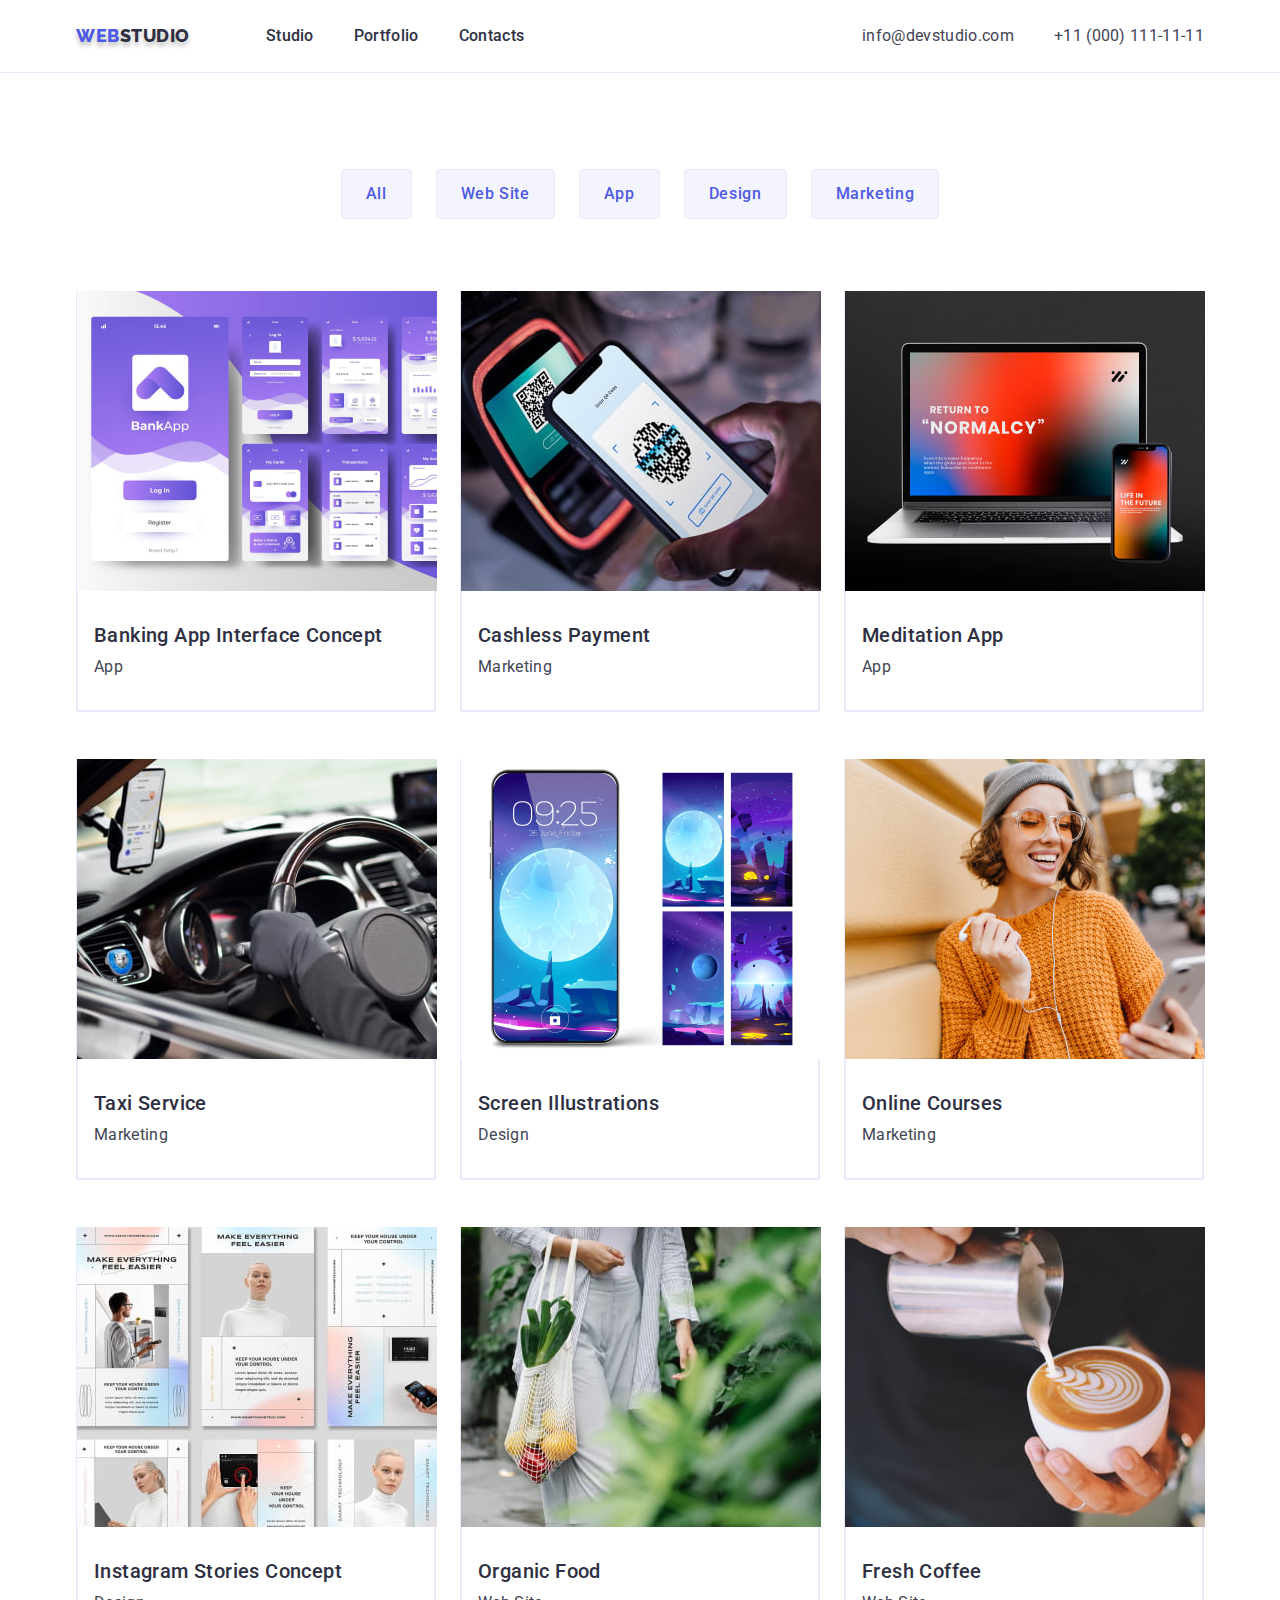
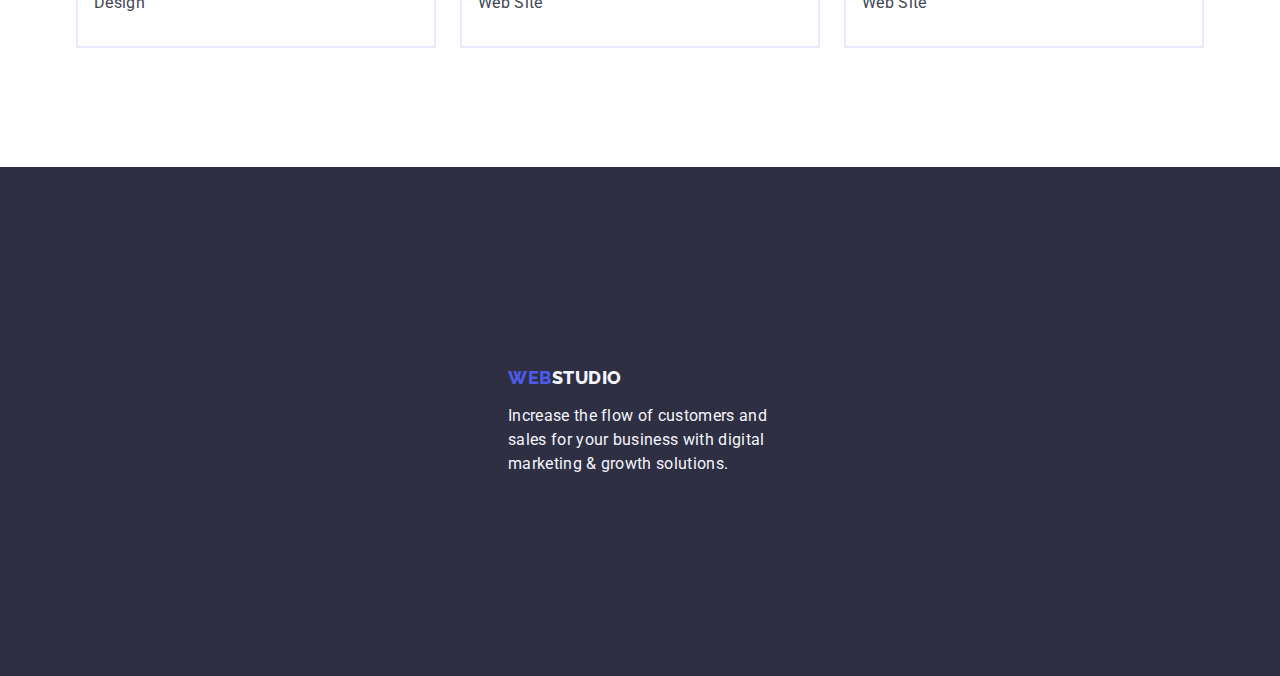
==== portfolio.html @ 3f6c98c0 "Initial commit" ====
<!DOCTYPE html>
<html lang="en">
  <head>
    <meta charset="UTF-8" />
    <meta http-equiv="X-UA-Compatible" content="IE=edge" />
    <meta name="viewport" content="width=device-width, initial-scale=1.0" />
    <title>Portfolio</title>
    <link rel="preconnect" href="https://fonts.googleapis.com" />
    <link rel="preconnect" href="https://fonts.gstatic.com" crossorigin />
    <link
      href="https://fonts.googleapis.com/css2?family=Raleway:wght@800&family=Roboto:wght@400;500;700&display=swap"
      rel="stylesheet"
    />
    <link
      rel="stylesheet"
      href="https://cdnjs.cloudflare.com/ajax/libs/modern-normalize/1.0.0/modern-normalize.min.css"
    />
    <link rel="stylesheet" href="./css/style.css" />
  </head>
  <body>
    <header class="header">
      <!-- Navigation -->
      <div class="header-container container">
        <nav class="nav-flex">
          <a href="./index.html" class="logo link"
            >Web<span class="logo-studio">Studio</span></a
          >
          <ul class="list nav-list">
            <li>
              <a class="nav-link link" href="./index.html">Studio</a>
            </li>
            <li>
              <a class="nav-link link" href="./portfolio.html">Portfolio</a>
            </li>
            <li>
              <a class="nav-link link" href="">Contacts</a>
            </li>
          </ul>
        </nav>
        <address class="address">
          <ul class="list address-list">
            <li>
              <a class="address-item link" href="mailto:info@devstudio.com"
                >info@devstudio.com</a
              >
            </li>
            <li>
              <a class="address-item link" href="tel:+110001111111"
                >+11 (000) 111-11-11</a
              >
            </li>
          </ul>
        </address>
      </div>
    </header>
    <main>
      <!-- Projects -->
      <section class="position-section">
        <div class="portfolio-container container">
          <h1 hidden>Our projects</h1>
          <ul class="btn-list list">
            <li>
              <button class="filter-btn btn" type="button">All</button>
            </li>
            <li>
              <button class="filter-btn btn" type="button">Web Site</button>
            </li>
            <li>
              <button class="filter-btn btn" type="button">App</button>
            </li>
            <li>
              <button class="filter-btn btn" type="button">Design</button>
            </li>
            <li>
              <button class="filter-btn btn" type="button">Marketing</button>
            </li>
          </ul>
          <ul class="project-list list">
            <li class="list project-block">
              <a href="" class="link">
                <img
                  src="./images/portfolio/banking.jpg"
                  alt="Banking App Interface Concept"
                  width="360"
                  height="300"
                />
                <div class="project-content">
                  <h2 class="project-titles">Banking App Interface Concept</h2>
                  <p class="project-category">App</p>
                </div>
              </a>
            </li>
            <li class="list project-block">
              <a href="" class="link">
                <img
                  src="./images/portfolio/payment.jpg"
                  alt="Cashless Payment"
                  width="360"
                  height="300"
                />
                <div class="project-content">
                  <h2 class="project-titles">Cashless Payment</h2>
                  <p class="project-category">Marketing</p>
                </div>
              </a>
            </li>
            <li class="list project-block">
              <a href="" class="link">
                <img
                  src="./images/portfolio/app.jpg"
                  alt="Meditation App"
                  width="360"
                  height="300"
                />
                <div class="project-content">
                  <h2 class="project-titles">Meditation App</h2>
                  <p class="project-category">App</p>
                </div>
              </a>
            </li>
            <li class="list project-block">
              <a href="" class="link">
                <img
                  src="./images/portfolio/taxi.jpg"
                  alt="Taxi Service"
                  width="360"
                  height="300"
                />
                <div class="project-content">
                  <h2 class="project-titles">Taxi Service</h2>
                  <p class="project-category">Marketing</p>
                </div>
              </a>
            </li>
            <li class="list project-block">
              <a href="" class="link">
                <img
                  src="./images/portfolio/screen.jpg"
                  alt="Screen Illustrations"
                  width="360"
                  height="300"
                />
                <div class="project-content">
                  <h2 class="project-titles">Screen Illustrations</h2>
                  <p class="project-category">Design</p>
                </div>
              </a>
            </li>
            <li class="list project-block">
              <a href="" class="link">
                <img
                  src="./images/portfolio/courses.jpg"
                  alt="Online Courses"
                  width="360"
                  height="300"
                />
                <div class="project-content">
                  <h2 class="project-titles">Online Courses</h2>
                  <p class="project-category">Marketing</p>
                </div>
              </a>
            </li>
            <li class="list project-block">
              <a href="" class="link">
                <img
                  src="./images/portfolio/instagram.jpg"
                  alt="Instagram Stories Concept"
                  width="360"
                  height="300"
                />
                <div class="project-content">
                  <h2 class="project-titles">Instagram Stories Concept</h2>
                  <p class="project-category">Design</p>
                </div>
              </a>
            </li>
            <li class="list project-block">
              <a href="" class="link">
                <img
                  src="./images/portfolio/organic.jpg"
                  alt="Organic Food"
                  width="360"
                  height="300"
                />
                <div class="project-content">
                  <h2 class="project-titles">Organic Food</h2>
                  <p class="project-category">Web Site</p>
                </div>
              </a>
            </li>
            <li class="list project-block">
              <a href="" class="link">
                <img
                  src="./images/portfolio/coffe.jpg"
                  alt="Fresh Coffee"
                  width="360"
                  height="300"
                />
                <div class="project-content">
                  <h2 class="project-titles">Fresh Coffee</h2>
                  <p class="project-category">Web Site</p>
                </div>
              </a>
            </li>
          </ul>
        </div>
      </section>
    </main>
    <footer class="footer">
      <div class="footer-container container">
        <a href="./index.html" class="logo link"
          >Web<span class="logo-studio">Studio</span></a
        >
        <p class="footer-text">
          Increase the flow of customers and sales for your business with
          digital marketing & growth solutions.
        </p>
      </div>
    </footer>
  </body>
</html>
---- css/style.css ----
:root {
  /* Fonts */
  --logo-font: Raleway, sans-serif;
  /* Colors */
  --logo-web-color: #4d5ae5;
  --logo-studio-dark-color: #2e2f42;
  --logo-studio-light-color: #f4f4fd;
  --nav-item-color: #2e2f42;
  --address-color: #434455;
  --hero-bg-color: #2e2f42;
  --light-bg-color: #f4f4fd;
  --dark-bg-color: #2e2f42;
  --hero-title-color: #fff;
  --btn-color: #4d5ae5;
  --hover-color: #404bbf;
  --main-text-light-color: #f4f4fd;
  --title-dark-color: #2e2f42;
  --main-text-dark-color: #434455;
}
/* General */
.list {
  list-style: none;
}
body {
  font-family: Roboto, sans-serif;
  letter-spacing: 0.02em;
  color: var(--main-text-dark-color);
  background-color: #fff;
}
.section-title {
  color: var(--title-dark-color);
  font-size: 36px;
  line-height: 1.11;
  font-weight: 700;
  text-transform: capitalize;
  text-align: center;
  letter-spacing: 0.02em;
  margin-bottom: 72px;
}
.btn {
  cursor: pointer;
}
.link {
  text-decoration: none;
}

.container {
  width: 1158px;
  padding: 0 15px;
  margin: 0 auto;
}
ul,
p,
h1,
h2,
h3 {
  margin: 0;
  padding: 0;
}
img {
  display: block;
}

/* Header */
.header {
  border-bottom: 1px solid #e7e9fc;
}

.header-container {
  display: flex;
  align-items: center;
}
.logo {
  font-family: var(--logo-font);
  text-transform: uppercase;
  font-size: 18px;
  font-weight: 800;
  letter-spacing: 0.03em;
  color: var(--logo-web-color);
  text-shadow: 0px 4px 4px rgba(0, 0, 0, 0.25);
  line-height: 1.17;
  margin-right: 76px;
}
.logo-studio {
  color: var(--logo-studio-dark-color);
}
.nav-flex {
  display: flex;
  align-items: center;
  margin-right: auto;
}
.nav-list {
  display: flex;
  align-items: center;
  gap: 40px;
}
.address-list {
  display: flex;
  align-items: center;
  gap: 40px;
}

.nav-link {
  display: block;
  color: var(--nav-item-color);
  font-weight: 500;
  line-height: 1.5;
  padding: 24px 0;
}
.nav-link:hover,
.nav-link:focus {
  color: var(--hover-color);
}
.address {
  display: flex;

  font-style: normal;
}
.address-item {
  color: var(--address-color);
  line-height: 1.5;
  padding: 15px 0;
}
.address-item:hover,
.address-item:focus {
  color: var(--hover-color);
}
/* Hero */
.hero-section {
  background-color: var(--hero-bg-color);
  padding: 188px 0;
}

.hero-title {
  display: block;
  margin: 0 auto;
  font-size: 56px;
  font-weight: 700;
  line-height: 1.07;
  color: var(--hero-title-color);
  text-align: center;
  letter-spacing: 0.02em;
  max-width: 496px;
}
.order-btn {
  display: block;
  background-color: var(--btn-color);
  box-shadow: 0px 4px 4px rgba(0, 0, 0, 0.15);
  font-family: inherit;
  font-weight: 500;
  letter-spacing: 0.04em;
  color: #fff;
  border-radius: 4px;
  padding: 16px 32px;
  gap: 10px;
  border: 0;
  font-size: 16px;
  line-height: 1.5;
  margin: 48px auto;
  min-width: 169px;
}
.order-btn:hover,
.order-btn:focus {
  background-color: var(--hover-color);
}
/* Our advantages */
.advantages-section {
  padding-top: 120px;
  padding-bottom: 120px;
}
.advantages-list {
  display: flex;
  justify-content: space-between;
  gap: 24px;
}
.advantages-item {
  width: 264px;
}

.advantages-titles {
  font-size: 20px;
  font-weight: 500;
  color: var(--title-dark-color);
  line-height: 1.2;
  letter-spacing: 0.02em;
  margin-bottom: 8px;
}
.adventages-descr {
  font-size: 16px;
  color: var(--main-text-dark-color);
  line-height: 1.5;
  letter-spacing: 0.02em;
}
/* What are we doing */
.card-photo-section {
  padding-bottom: 120px;
}
.card-photo-list {
  display: flex;
  justify-content: space-between;
  gap: 24px;
}
.card-photo {
  flex-basis: calc((100%-48px) / 3);
}
/* Our Team */
.team-section {
  background-color: var(--light-bg-color);
  padding-top: 120px;
  padding-bottom: 120px;
}

.team-list {
  display: flex;
  justify-content: space-between;
  gap: 24px;
}
.person-div {
  background-color: #fff;
  width: 264px;
  box-shadow: 0px 1px 6px rgba(46, 47, 66, 0.08),
    0px 1px 1px rgba(46, 47, 66, 0.16), 0px 2px 1px rgba(46, 47, 66, 0.08);
  border-radius: 0px 0px 4px 4px;
}
.employees-content {
  padding: 32px 16px;
}
.employees {
  font-size: 20px;
  line-height: 1.2;
  font-weight: 500;
  color: var(--title-dark-color);
  text-align: center;
  letter-spacing: 0.02em;
  margin-bottom: 8px;
}
.position {
  line-height: 1.5;
  text-align: center;
}
/* Footer */
.footer {
  background-color: var(--dark-bg-color);
  padding-top: 100px;
  padding-bottom: 100px;
}

.footer-container {
  padding: 100px 0;
  width: 264px;
  text-align: left;
}
.footer-container > .logo {
  display: inline-block;
  text-shadow: none;
  margin-bottom: 16px;
}
.footer .logo-studio {
  color: var(--main-text-light-color);
}
.footer-text {
  color: var(--logo-studio-light-color);
  line-height: 1.5;
  max-width: 264px;
}

/* Portfolio */
.position-section {
  padding: 96px 0 120px;
}
.btn-list {
  display: flex;
  justify-content: center;
  gap: 24px;
  margin-bottom: 72px;
}

.filter-btn {
  font-family: inherit;
  background-color: var(--light-bg-color);
  border: 1px solid #e7e9fc;
  border-radius: 4px;
  color: var(--btn-color);
  letter-spacing: 0.04em;
  text-align: center;
  font-weight: 500;
  padding: 12px 24px;
  font-size: 16px;
  line-height: 1.5;
}
.filter-btn:hover,
.filter-btn:focus {
  border: 1px solid transparent;
  background-color: var(--hover-color);
  color: #fff;
  box-shadow: 0px 3px 1px rgba(0, 0, 0, 0.1), 0px 2px 1px rgba(0, 0, 0, 0.08),
    0px 2px 2px rgba(0, 0, 0, 0.12);
}
.project-list {
  display: flex;
  flex-wrap: wrap;
  flex-basis: calc((100%-2) / 2);
  row-gap: 48px;
  column-gap: 24px;
}
.project-content {
  border: 1px solid #e7e9fc;
  border-top: none;
  padding: 32px 16px;
}
.project-titles {
  font-weight: 500;
  font-size: 20px;
  color: var(--title-dark-color);
  line-height: 1.2;
  letter-spacing: 0.02em;
  margin-bottom: 8px;
}
.project-category {
  line-height: 1.5;
  color: var(--main-text-dark-color);
}
.project-block {
  border: 1px solid #e7e9fc;
  border-top: none;
  width: 360px;
  height: 420px;
}
.card-content {
  padding: 0px 16px;
  gap: 8px;
}
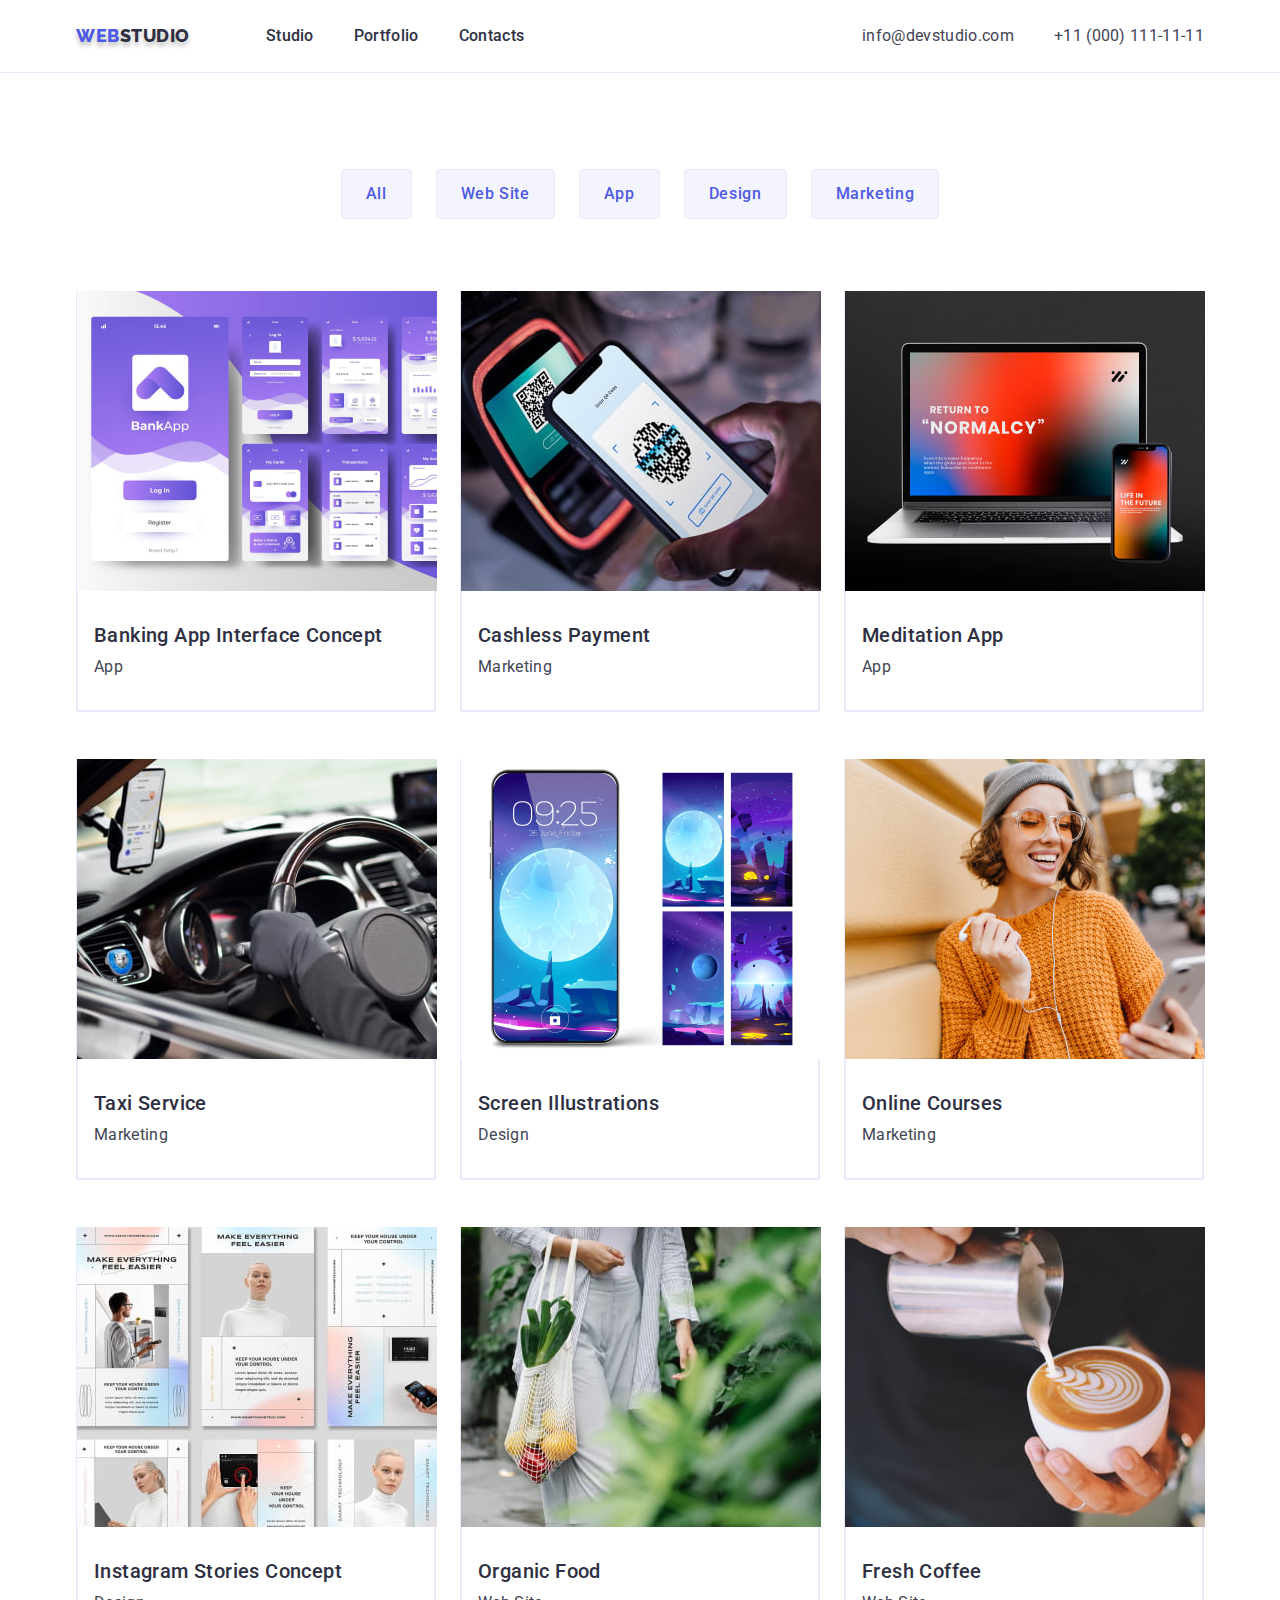
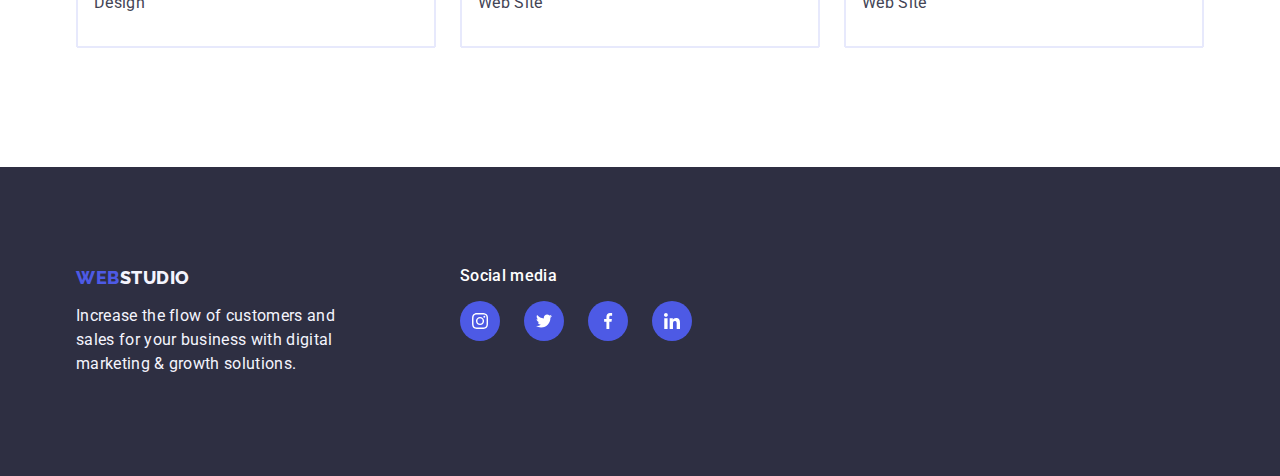
==== commit de988995: "add svg" ====
--- a/portfolio.html
+++ b/portfolio.html
@@ -208,13 +208,73 @@
     </main>
     <footer class="footer">
       <div class="footer-container container">
-        <a href="./index.html" class="logo link"
-          >Web<span class="logo-studio">Studio</span></a
-        >
-        <p class="footer-text">
-          Increase the flow of customers and sales for your business with
-          digital marketing & growth solutions.
-        </p>
+        <div class="footer-content">
+          <a href="./index.html" class="logo link"
+            >Web<span class="logo-studio">Studio</span></a
+          >
+          <p class="footer-text">
+            Increase the flow of customers and sales for your business with
+            digital marketing & growth solutions.
+          </p>
+        </div>
+        <div>
+          <p class="contact-text">Social media</p>
+
+          <ul class="social-list list">
+            <li>
+              <a
+                href=""
+                class="social-link link"
+                target="_blank"
+                rel="noopener noreferrer"
+                aria-label="Instagram link"
+              >
+                <svg class="social-icon" width="16" height="16">
+                  <use href="./images/icons.svg#instagram"></use>
+                </svg>
+              </a>
+            </li>
+            <li>
+              <a
+                href=""
+                class="social-link link"
+                target="_blank"
+                rel="noopener noreferrer"
+                aria-label="Twitter link"
+              >
+                <svg class="social-icon" width="16" height="16">
+                  <use href="./images/icons.svg#twitter"></use>
+                </svg>
+              </a>
+            </li>
+            <li>
+              <a
+                href=""
+                class="social-link link"
+                target="_blank"
+                rel="noopener noreferrer"
+                aria-label="Facebook link"
+              >
+                <svg class="social-icon" width="16" height="16">
+                  <use href="./images/icons.svg#facebook"></use>
+                </svg>
+              </a>
+            </li>
+            <li>
+              <a
+                href=""
+                class="social-link link"
+                target="_blank"
+                rel="noopener noreferrer"
+                aria-label="Linkedin link"
+              >
+                <svg class="social-icon" width="16" height="16">
+                  <use href="./images/icons.svg#linkedin"></use>
+                </svg>
+              </a>
+            </li>
+          </ul>
+        </div>
       </div>
     </footer>
   </body>
--- a/css/style.css
+++ b/css/style.css
@@ -16,6 +16,8 @@
   --main-text-light-color: #f4f4fd;
   --title-dark-color: #2e2f42;
   --main-text-dark-color: #434455;
+  --footer-hover: #31d0aa;
+  --card-company: #8e8f99;
 }
 /* General */
 .list {
@@ -127,6 +129,17 @@
 }
 /* Hero */
 .hero-section {
+  background-image: linear-gradient(
+      rgba(46, 47, 66, 0.7),
+      rgba(46, 47, 66, 0.7)
+    ),
+    url(../images/main-page/hero-bgr.jpg);
+  background-repeat: no-repeat;
+  background-position: center;
+  max-width: 1440px;
+  margin-left: auto;
+  margin-right: auto;
+  background-size: cover;
   background-color: var(--hero-bg-color);
   padding: 188px 0;
 }
@@ -141,6 +154,7 @@
   text-align: center;
   letter-spacing: 0.02em;
   max-width: 496px;
+  margin-bottom: 48px;
 }
 .order-btn {
   display: block;
@@ -156,7 +170,7 @@
   border: 0;
   font-size: 16px;
   line-height: 1.5;
-  margin: 48px auto;
+  margin: 0 auto;
   min-width: 169px;
 }
 .order-btn:hover,
@@ -167,6 +181,18 @@
 .advantages-section {
   padding-top: 120px;
   padding-bottom: 120px;
+}
+.advantages-icon-box {
+  width: 264px;
+  padding-top: 32px;
+  padding-bottom: 32px;
+  background: #f4f4fd;
+  border-radius: 4px;
+  margin-bottom: 8px;
+}
+.advantages-icon {
+  display: block;
+  margin: auto;
 }
 .advantages-list {
   display: flex;
@@ -237,20 +263,74 @@
 .position {
   line-height: 1.5;
   text-align: center;
+  margin-bottom: 8px;
+}
+.social-list {
+  display: flex;
+  gap: 24px;
+}
+.social-link {
+  display: flex;
+  align-items: center;
+  justify-content: center;
+  width: 40px;
+  height: 40px;
+  border-radius: 50%;
+  background-color: var(--btn-color);
+  color: #fff;
+}
+.social-link:hover,
+.social-link:focus {
+  background-color: var(--hover-color);
+}
+.social-icon {
+  fill: currentColor;
+}
+/* Customers */
+.customers-section {
+  padding-top: 120px;
+  padding-bottom: 120px;
+}
+.customers-list {
+  display: flex;
+  justify-content: space-between;
+}
+.customer-card {
+  width: 168px;
+}
+.customer-link {
+  padding: 16px 0 16px;
+  display: block;
+  color: var(--card-company);
+  border: 1px solid currentColor;
+  border-radius: 4px;
+}
+.customer-link:hover {
+  color: var(--hover-color);
+  border: 1px solid currentColor;
+}
+.customer-icon {
+  display: block;
+  margin: auto;
+  width: 104px;
+  height: 56px;
+  fill: currentColor;
 }
 /* Footer */
 .footer {
   background-color: var(--dark-bg-color);
   padding-top: 100px;
   padding-bottom: 100px;
-}
-
+  display: flex;
+}
 .footer-container {
-  padding: 100px 0;
-  width: 264px;
-  text-align: left;
-}
-.footer-container > .logo {
+  display: flex;
+}
+.footer-content {
+  margin-right: 120px;
+}
+
+.footer-container .logo {
   display: inline-block;
   text-shadow: none;
   margin-bottom: 16px;
@@ -258,10 +338,20 @@
 .footer .logo-studio {
   color: var(--main-text-light-color);
 }
+.footer .social-link:hover,
+.footer .social-link:focus {
+  background-color: var(--footer-hover);
+}
 .footer-text {
   color: var(--logo-studio-light-color);
   line-height: 1.5;
   max-width: 264px;
+}
+.contact-text {
+  font-weight: 500;
+  letter-spacing: 0.02em;
+  color: #fff;
+  margin-bottom: 16px;
 }
 
 /* Portfolio */
@@ -326,6 +416,11 @@
   width: 360px;
   height: 420px;
 }
+.project-block:hover,
+.project-block:focus {
+  box-shadow: 0px 1px 6px rgba(46, 47, 66, 0.08),
+    0px 1px 1px rgba(46, 47, 66, 0.16), 0px 2px 1px rgba(46, 47, 66, 0.08);
+}
 .card-content {
   padding: 0px 16px;
   gap: 8px;
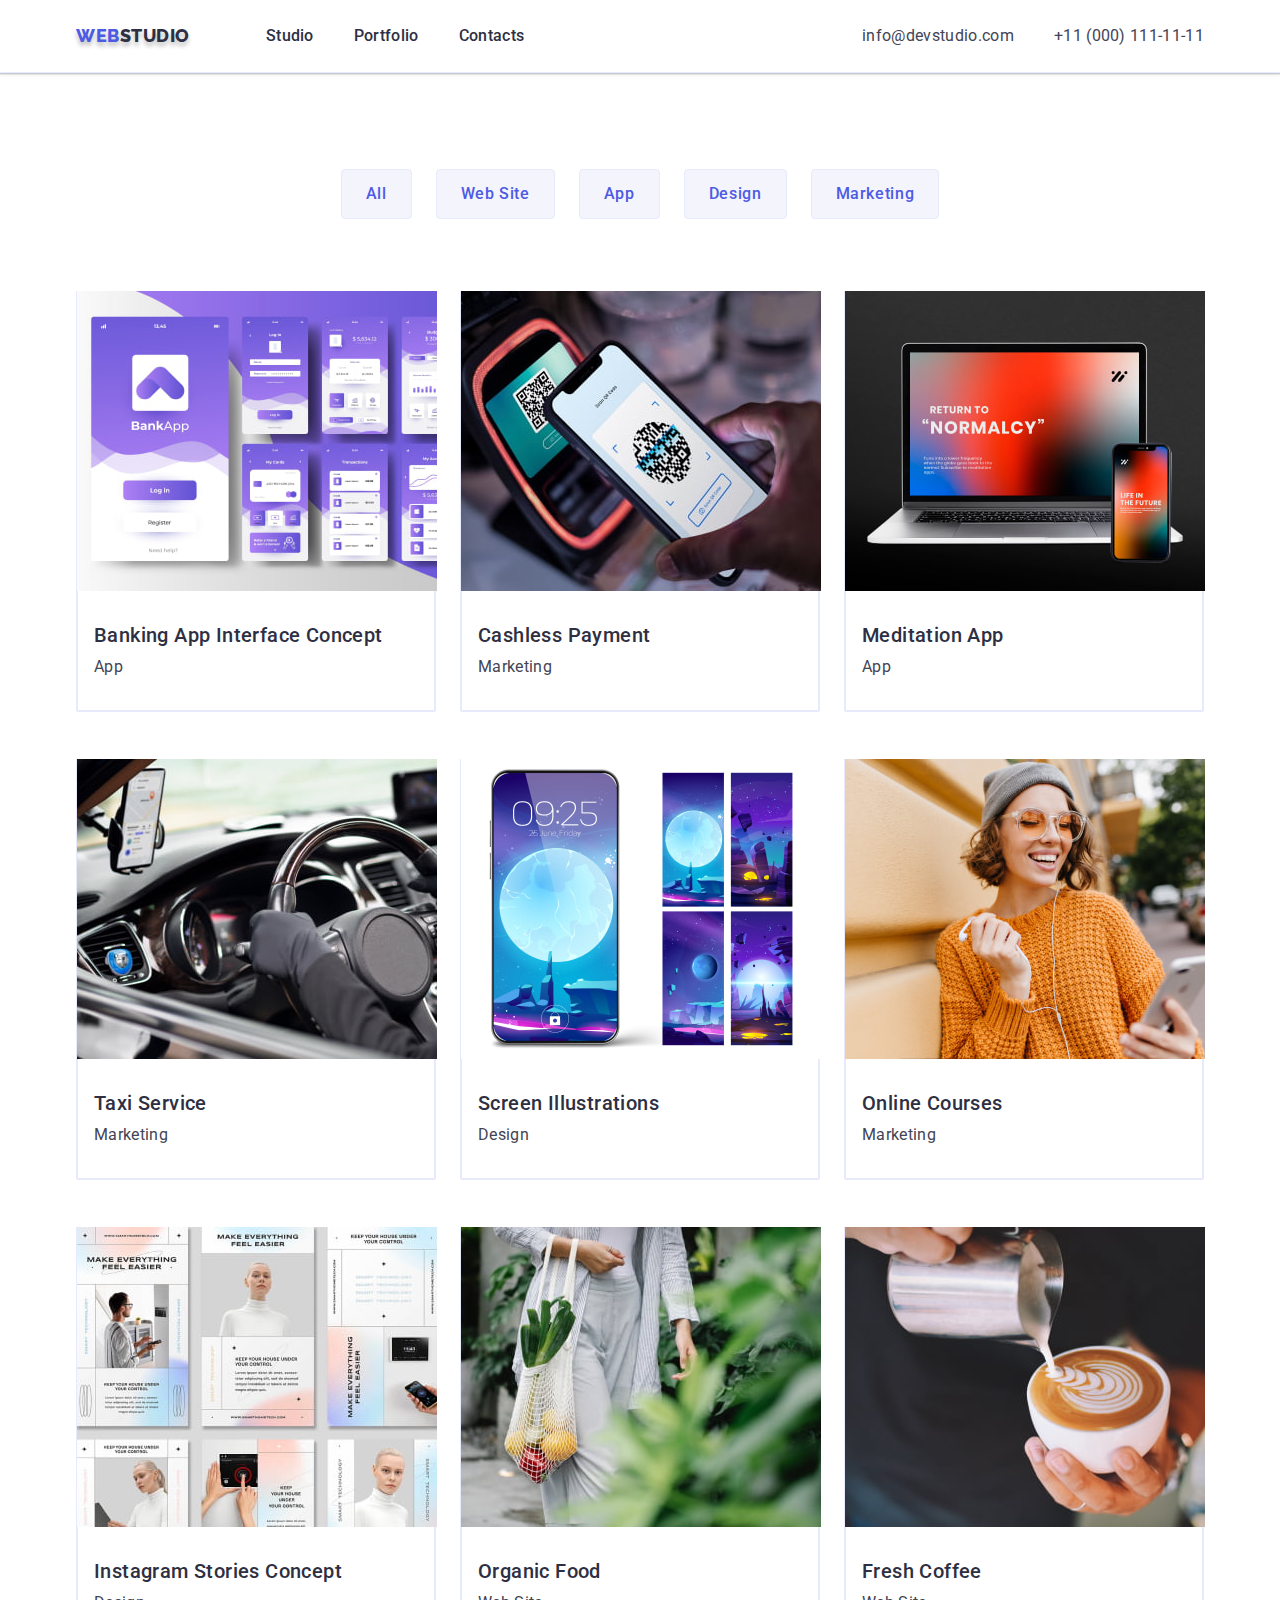
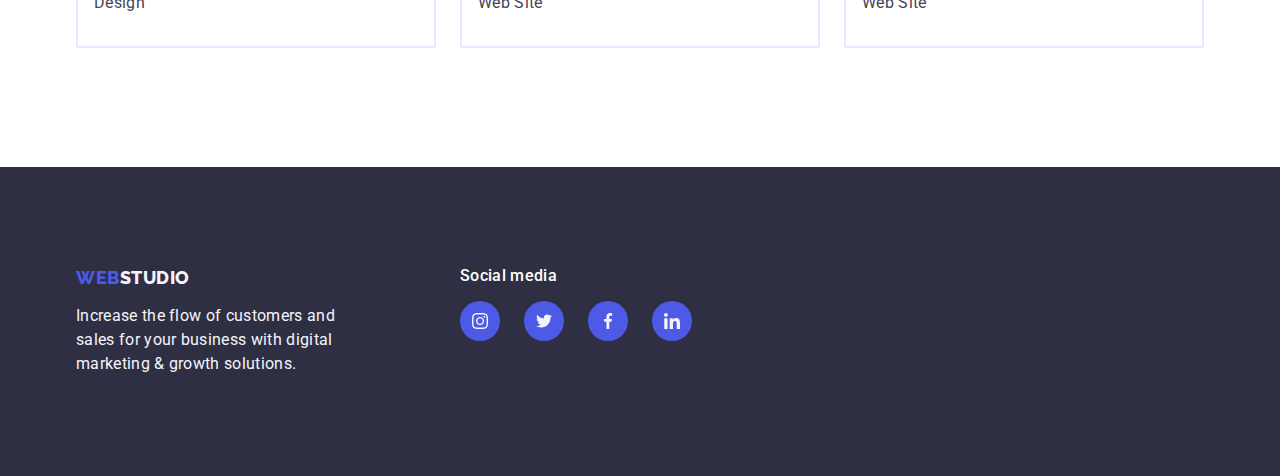
==== commit 9df0680f: "change for autocheck part1" ====
--- a/portfolio.html
+++ b/portfolio.html
@@ -77,7 +77,7 @@
           </ul>
           <ul class="project-list list">
             <li class="list project-block">
-              <a href="" class="link">
+              <a href="" class="portfolio-link link">
                 <img
                   src="./images/portfolio/banking.jpg"
                   alt="Banking App Interface Concept"
@@ -91,7 +91,7 @@
               </a>
             </li>
             <li class="list project-block">
-              <a href="" class="link">
+              <a href="" class="portfolio-link link">
                 <img
                   src="./images/portfolio/payment.jpg"
                   alt="Cashless Payment"
@@ -105,7 +105,7 @@
               </a>
             </li>
             <li class="list project-block">
-              <a href="" class="link">
+              <a href="" class="portfolio-link link">
                 <img
                   src="./images/portfolio/app.jpg"
                   alt="Meditation App"
@@ -119,7 +119,7 @@
               </a>
             </li>
             <li class="list project-block">
-              <a href="" class="link">
+              <a href="" class="portfolio-link link">
                 <img
                   src="./images/portfolio/taxi.jpg"
                   alt="Taxi Service"
@@ -133,7 +133,7 @@
               </a>
             </li>
             <li class="list project-block">
-              <a href="" class="link">
+              <a href="" class="portfolio-link link">
                 <img
                   src="./images/portfolio/screen.jpg"
                   alt="Screen Illustrations"
@@ -147,7 +147,7 @@
               </a>
             </li>
             <li class="list project-block">
-              <a href="" class="link">
+              <a href="" class="portfolio-link link">
                 <img
                   src="./images/portfolio/courses.jpg"
                   alt="Online Courses"
@@ -161,7 +161,7 @@
               </a>
             </li>
             <li class="list project-block">
-              <a href="" class="link">
+              <a href="" class="portfolio-link link">
                 <img
                   src="./images/portfolio/instagram.jpg"
                   alt="Instagram Stories Concept"
@@ -175,7 +175,7 @@
               </a>
             </li>
             <li class="list project-block">
-              <a href="" class="link">
+              <a href="" class="portfolio-link link">
                 <img
                   src="./images/portfolio/organic.jpg"
                   alt="Organic Food"
@@ -189,7 +189,7 @@
               </a>
             </li>
             <li class="list project-block">
-              <a href="" class="link">
+              <a href="" class="portfolio-link link">
                 <img
                   src="./images/portfolio/coffe.jpg"
                   alt="Fresh Coffee"
--- a/css/style.css
+++ b/css/style.css
@@ -66,6 +66,8 @@
 /* Header */
 .header {
   border-bottom: 1px solid #e7e9fc;
+  box-shadow: 0px 2px 1px rgba(46, 47, 66, 0.08),
+    0px 1px 1px rgba(46, 47, 66, 0.16), 0px 1px 6px rgba(46, 47, 66, 0.08);
 }
 
 .header-container {
@@ -183,9 +185,11 @@
   padding-bottom: 120px;
 }
 .advantages-icon-box {
+  display: flex;
+  align-items: center;
+  justify-content: center;
   width: 264px;
-  padding-top: 32px;
-  padding-bottom: 32px;
+  height: 112px;
   background: #f4f4fd;
   border-radius: 4px;
   margin-bottom: 8px;
@@ -249,7 +253,7 @@
   border-radius: 0px 0px 4px 4px;
 }
 .employees-content {
-  padding: 32px 16px;
+  padding: 32px 0;
 }
 .employees {
   font-size: 20px;
@@ -267,6 +271,7 @@
 }
 .social-list {
   display: flex;
+  justify-content: center;
   gap: 24px;
 }
 .social-link {
@@ -277,16 +282,18 @@
   height: 40px;
   border-radius: 50%;
   background-color: var(--btn-color);
-  color: #fff;
+}
+.social-icon {
+  fill: var(--logo-studio-light-color);
 }
 .social-link:hover,
 .social-link:focus {
   background-color: var(--hover-color);
 }
-.social-icon {
-  fill: currentColor;
-}
 /* Customers */
+.customers-title {
+  line-height: 1.1;
+}
 .customers-section {
   padding-top: 120px;
   padding-bottom: 120px;
@@ -294,18 +301,22 @@
 .customers-list {
   display: flex;
   justify-content: space-between;
+  gap: 24px;
 }
 .customer-card {
   width: 168px;
+  height: 88px;
 }
 .customer-link {
-  padding: 16px 0 16px;
-  display: block;
+  display: flex;
+  align-items: center;
+  justify-content: center;
   color: var(--card-company);
   border: 1px solid currentColor;
   border-radius: 4px;
 }
-.customer-link:hover {
+.customer-link:hover,
+.customer-link:focus {
   color: var(--hover-color);
   border: 1px solid currentColor;
 }
@@ -416,8 +427,11 @@
   width: 360px;
   height: 420px;
 }
-.project-block:hover,
-.project-block:focus {
+.portfolio-link {
+  display: block;
+}
+.portfolio-link:hover,
+.portfolio-link:focus {
   box-shadow: 0px 1px 6px rgba(46, 47, 66, 0.08),
     0px 1px 1px rgba(46, 47, 66, 0.16), 0px 2px 1px rgba(46, 47, 66, 0.08);
 }
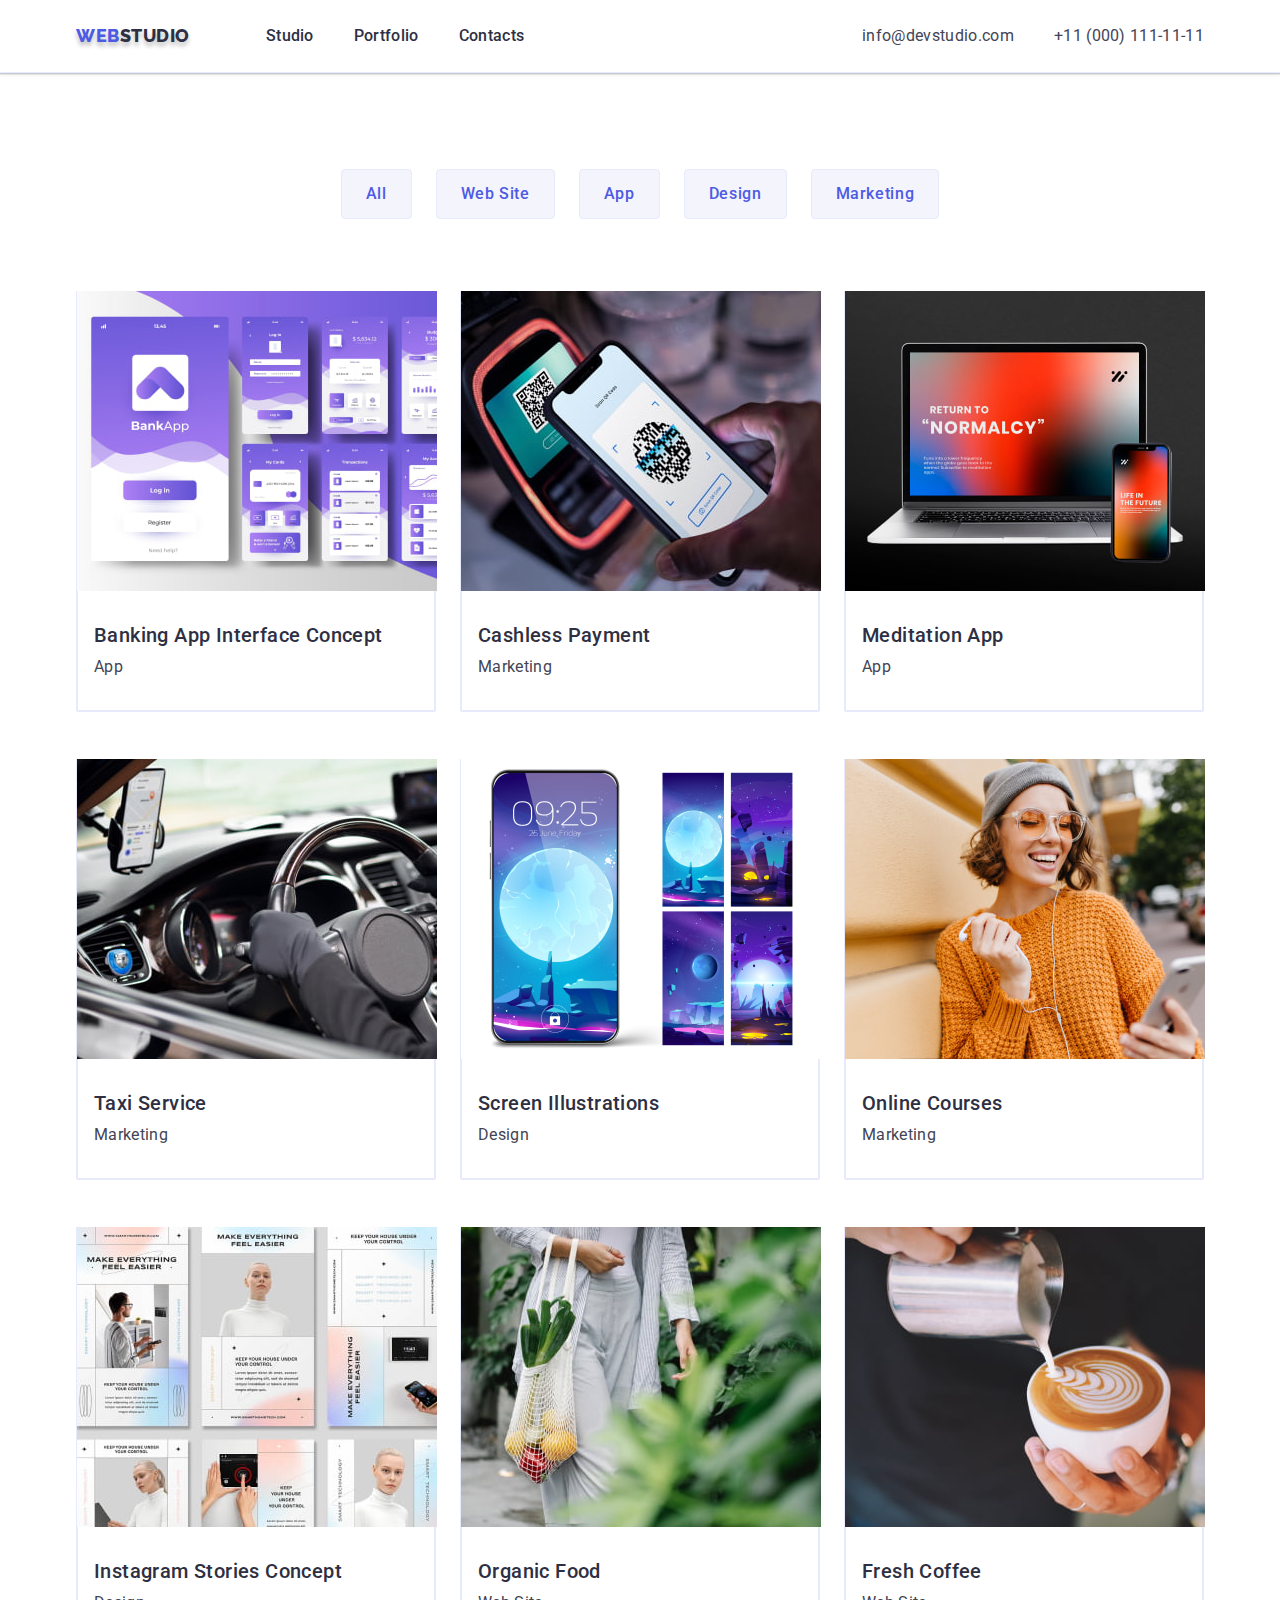
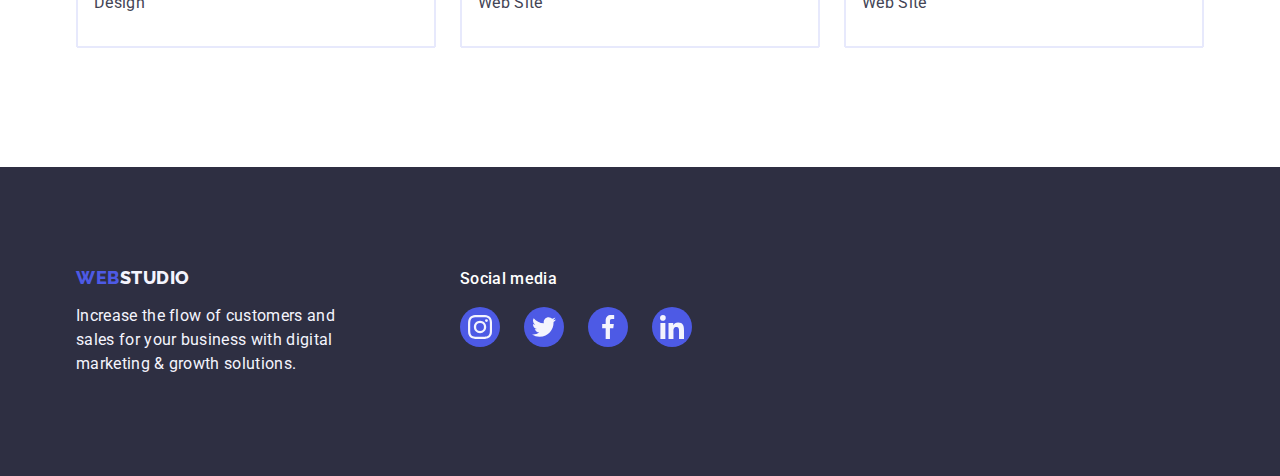
==== commit 6b860e9b: "update footer for portfolio" ====
--- a/portfolio.html
+++ b/portfolio.html
@@ -219,9 +219,8 @@
         </div>
         <div>
           <p class="contact-text">Social media</p>
-
           <ul class="social-list list">
-            <li>
+            <li class="social-link-block">
               <a
                 href=""
                 class="social-link link"
@@ -229,12 +228,12 @@
                 rel="noopener noreferrer"
                 aria-label="Instagram link"
               >
-                <svg class="social-icon" width="16" height="16">
+                <svg class="social-icon" width="24" height="24">
                   <use href="./images/icons.svg#instagram"></use>
                 </svg>
               </a>
             </li>
-            <li>
+            <li class="social-link-block">
               <a
                 href=""
                 class="social-link link"
@@ -242,12 +241,12 @@
                 rel="noopener noreferrer"
                 aria-label="Twitter link"
               >
-                <svg class="social-icon" width="16" height="16">
+                <svg class="social-icon" width="24" height="24">
                   <use href="./images/icons.svg#twitter"></use>
                 </svg>
               </a>
             </li>
-            <li>
+            <li class="social-link-block">
               <a
                 href=""
                 class="social-link link"
@@ -255,12 +254,12 @@
                 rel="noopener noreferrer"
                 aria-label="Facebook link"
               >
-                <svg class="social-icon" width="16" height="16">
+                <svg class="social-icon" width="24" height="24">
                   <use href="./images/icons.svg#facebook"></use>
                 </svg>
               </a>
             </li>
-            <li>
+            <li class="social-link-block">
               <a
                 href=""
                 class="social-link link"
@@ -268,7 +267,7 @@
                 rel="noopener noreferrer"
                 aria-label="Linkedin link"
               >
-                <svg class="social-icon" width="16" height="16">
+                <svg class="social-icon" width="24" height="24">
                   <use href="./images/icons.svg#linkedin"></use>
                 </svg>
               </a>
--- a/css/style.css
+++ b/css/style.css
@@ -336,6 +336,7 @@
 }
 .footer-container {
   display: flex;
+  align-items: baseline;
 }
 .footer-content {
   margin-right: 120px;
@@ -349,6 +350,9 @@
 .footer .logo-studio {
   color: var(--main-text-light-color);
 }
+.footer .social-link {
+  gap: 16px;
+}
 .footer .social-link:hover,
 .footer .social-link:focus {
   background-color: var(--footer-hover);
@@ -362,6 +366,7 @@
   font-weight: 500;
   letter-spacing: 0.02em;
   color: #fff;
+  line-height: 1.5;
   margin-bottom: 16px;
 }
 
